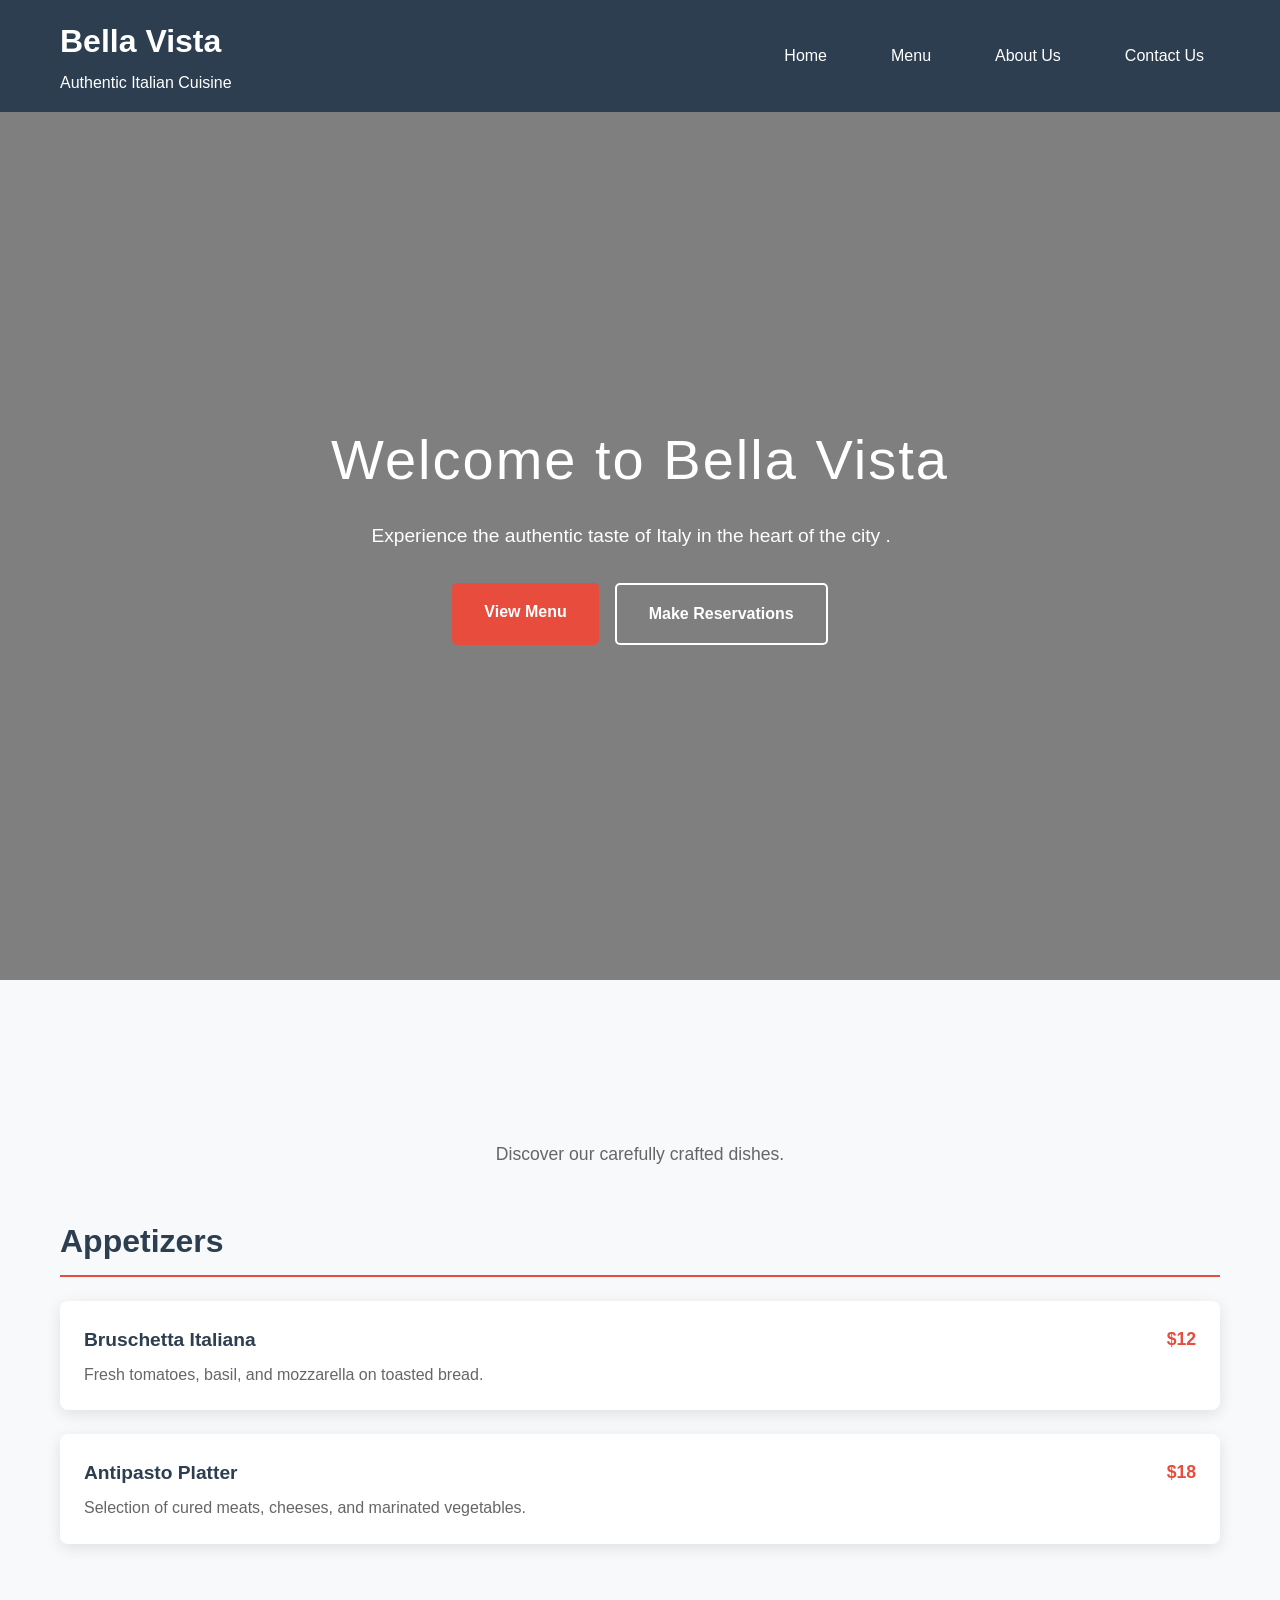
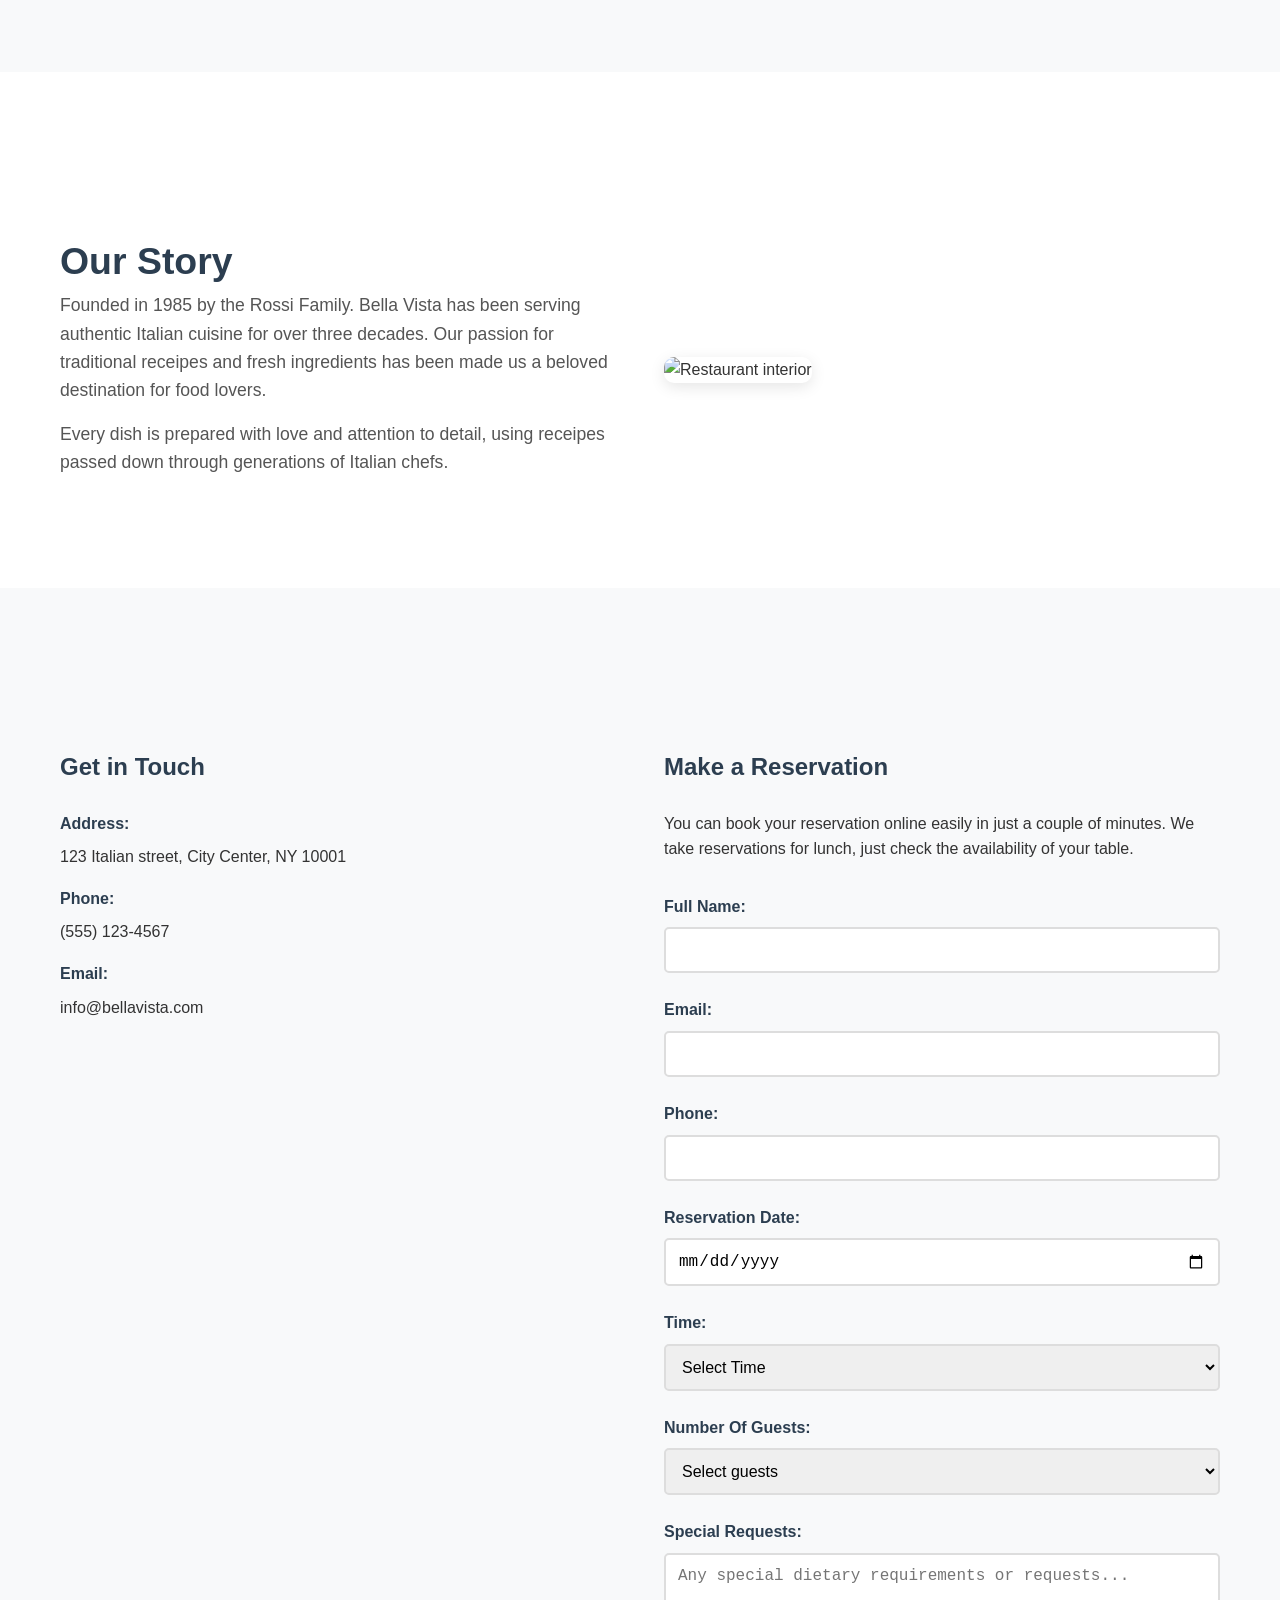
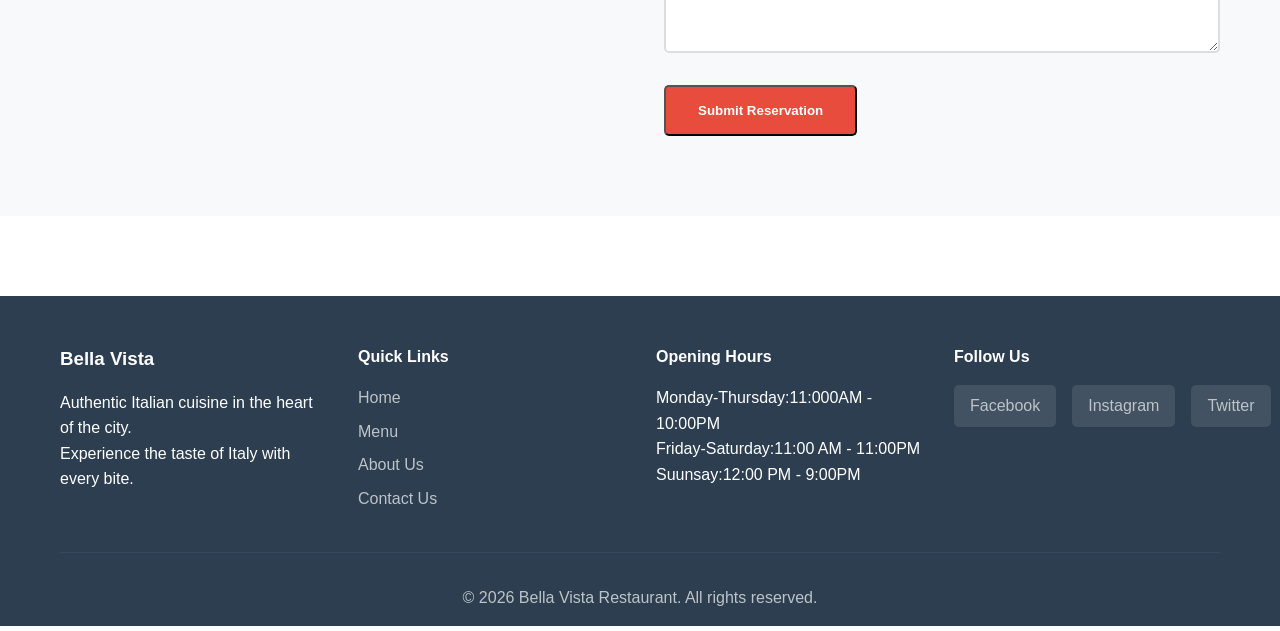
==== index.html @ 7f3f0e14 "files updated" ====
<!DOCTYPE html>
<html lang="en">
    <head>
        <meta charset="UTF-8">
        <meta name="viewport" content="width=device-width, initial-scale=1.0">
        <meta name="description" content="Bella Vista - Authentic Italian Restaurant serving fresh pasta, wood-fired pizzas, and traditional Italian cusine in the heart of the city.">
        <title>Bella Vista Restaurant - Authentic Italian Cuisine</title>
        <link rel="stylesheet" href="styles.css">
    </head>

    <body>
        <header class="header">
            <div class="container">
                <nav class="navbar">
                    <div class="logo">
                        <h1>Bella Vista</h1>
                        <span class="tagline">Authentic Italian Cuisine</span>
                    </div>
                    <ul class="nav-links">
                        <li><a href="#home">Home</a></li>
                        <li><a href="#menu">Menu</a></li>
                        <li><a href="#about">About Us</a></li>
                        <li><a href="#contact">Contact Us</a></li>
                    </ul>
                </nav>
            </div>
        </header>


        <main>
            <section id="home" class="hero">
                <div class="hero-content">
                    <h2>Welcome to Bella Vista</h2>
                    <p>Experience the authentic taste of Italy in the heart of the city .</p>
                    <div class="hero-buttons">
                        <a href="#menu" class="btn btn-primary">View Menu</a>
                        <a href="#contact" class="btn btn-secondary">Make Reservations</a>
                    </div>    
                </div>
            </section>

            <section id="menu" class="menu">
                <div class="container">
                    <h2 class="section-title">Our Menu</h2>
                    <p class="section-subtitle">Discover our carefully crafted dishes.</p>
                    
                    <div class="menu-categories">
                        <div class="menu-category">
                            <h3>Appetizers</h3>
                            <div class="menu-items">

                                <!--first item added-->
                                <div class="menu-item">
                                    <div class="menu-item-info">
                                            <h4>Bruschetta Italiana</h4>
                                            <p>Fresh tomatoes, basil, and mozzarella on toasted bread.</p>
                                    </div>
                                    <span class="price">$12</span>
                                    
                                </div>

                                <!--second item added-->
                                <div class="menu-item">
                                    <div class="menu-item-info">
                                            <h4>Antipasto Platter</h4>
                                            <p>Selection of cured meats, cheeses, and marinated vegetables.</p>
                                        </div>
                                        <span class="price">$18</span>
                                    </div>   
                                </div>
                            </div>
                        </div>
                    </div>
                </div>
            </section>


            <section id="about" class="about">
                <div class="container">
                    <h2 class="section-title">About Bella Vista </h2>
                    <div class="about-content">
                        <div class="about-text">
                            <h3>Our Story</h3>
                            <p>Founded in 1985 by the Rossi Family.
                               Bella Vista has been serving authentic Italian
                               cuisine for over three decades. Our passion for 
                               traditional receipes and fresh ingredients has been
                               made us a beloved destination for food lovers.
                            </p>   
                            <p>
                               Every dish is prepared with love and
                               attention to detail, using receipes passed
                               down through generations of Italian chefs.    
                            </p>
                        </div>

                        <!--ABOUT sectionImage added -->

                        <div class="about-image">
                            <img src="https://plus.unsplash.com/premium_photo-1682800179834-c05e7c7d0a09?q=80&w=1170&auto=format&fit=crop&ixlib=rb-4.1.0&ixid=M3wxMjA3fDB8MHxwaG90by1wYWdlfHx8fGVufDB8fHx8fA%3D%3D" alt="Restaurant interior">
                        </div>
                    </div>
                </div>
            </section>

            <!--Comtact Us section added-->
            <section id="contact" class="contact">
                <div class="container">
                    <h2 class="section-title">Contact Us</h2>
                    <div class="contact-content">
                        <div class="contact-info">
                            <h3>Get in Touch</h3>


                            <div class="contact-item">
                                <strong>Address:</strong>
                                <p>123 Italian street, City Center, NY 10001</p>
                            </div>


                            <div class="contact-item">
                                <strong>Phone:</strong>
                                <p>(555) 123-4567</p>
                            </div>


                            <div class="contact-item">
                                <strong>Email:</strong>
                                <p>info@bellavista.com</p>
                            </div>                           
                        </div>

                        <div class="contact-form">
                            <h3>Make a Reservation</h3>
                            <p class="">You can book your reservation online easily in just a couple of minutes. 
                               We take reservations for lunch, just check the availability of your table.
                            </p>
                            <form>
                                <div class="form-group">
                                    <label for="name">Full Name:</label>
                                    <input type="text" id="name" name="name" required>
                                </div>

                                 <div class="form-group">
                                    <label for="email">Email:</label>
                                    <input type="email" id="email" name="email" required>
                                </div>

                                 <div class="form-group">
                                    <label for="phone">Phone:</label>
                                    <input type="tel" id="phone" name="phone" >
                                </div>

                                <div class="form-group">
                                    <label for="date">Reservation Date:</label>
                                    <input type="date" id="date" name="date" required>
                                </div>

                                 <div class="form-group">
                                    <label for="time">Time:</label>
                                    <select id="time" name="time" required>
                                        <option value="">Select Time</option>
                                        <option value="18:00">6:00 PM</option>
                                        <option value="19:00">7:00 PM</option>
                                        <option value="20:00">8:00 PM</option>
                                        <option value="21:00">9:00 PM</option>
                                    </select>
                                </div>

                                <div class="form-group">
                                    <label for="guests">Number Of Guests:</label>
                                    <select id="guests" name="guests" required>
                                        <option value="">Select guests</option>
                                        <option value="1">1 Guest</option>
                                        <option value="2">2 Guests</option>
                                        <option value="3">3 Guests</option>
                                        <option value="5">5+ Guests</option>
                                    </select>
                                </div>
                                
                                <div class="form-group">
                                    <label for="message">Special Requests:</label>
                                    <textarea id="message" name="message" rows="4" placeholder="Any special dietary requirements or requests..."></textarea>
                                </div>

                                <button type="submit" class="btn btn-primary">Submit Reservation</button>
                            </form>
                        </div>
                    </div>
                </div>
            </section>
        </main>

        <footer class="footer">
            <div class="container">
                
                <div class="footer-content">
                    
                    <div class="footer-section">
                        <h3>Bella Vista</h3>
                        <p>Authentic Italian cuisine in the heart of the city.</p>
                        <p>Experience the taste of Italy with every bite. 
                        </p>
                    </div>

                    <div class="footer-section">
                        <h4>Quick Links</h4>
                        <ul>
                            <li><a href="#home">Home</li>
                            <li><a href="#menu">Menu</a></li>
                            <li><a href="#about">About Us</a></li>
                            <li><a href="#contact">Contact Us</a></li>
                        </ul>
                    </div>

                    <div class="footer-section">
                        <h4>Opening Hours</h4>
                        <p>Monday-Thursday:11:000AM - 10:00PM</p>
                        <p>Friday-Saturday:11:00 AM - 11:00PM</p>
                        <p>Suunsay:12:00 PM - 9:00PM</p>                       
                    </div>

                    <div class="footer-section">
                        <h4>Follow Us</h4>
                        <div class="social-links">
                            <a href="#" class="social-link">Facebook</a>
                            <a href="#" class="social-link">Instagram</a>
                            <a href="#" class="social-link">Twitter</a>
                        </div>
                    </div>
                </div> 
                <div class="footer-bottom">
                    <p>&copy; 2026 Bella Vista Restaurant. All rights reserved.</p>
                </div>               
            </div>

        </footer>
    </body>
</html>
---- styles.css ----
*{
    margin: 0;
    padding: 0;
    box-sizing: border-box;
}

body{
    font-family:Arial, Helvetica, sans-serif;
    line-height: 1.6;    
    color: #333;
}

.container{
    max-width: 1200px;
    margin: 0 auto;
    padding: 0 20px;
}

.header{
    background-color: #2c3e50;
    color:white;
    padding: 1rem 0;
    position: fixed;
    top: 0;
    left: 0;
    width: 100%;
    z-index: 1000;
}

.navbar{
    display: flex;
    justify-content: space-between;
    align-items: center;
}

.logo h1{
    font-size: 2rem;
    font-weight: bold;
    margin-bottom: 0.2rem;
}

.logo tagline{
    font-size: 0.9 rem;
    opacity: 0.8;
}

.nav-links{
    display: flex;
    list-style: none;
    gap: 2rem;

}

.nav-links li a{
    color: white;
    text-decoration: none;
    padding: 0.5rem 1rem;
    border-radius: 4px;
    transition: background-color 0.3s ease;
}

.nav-links li a:hover{
    background-color: rgba(255, 255, 255, 0.1);
}


.hero{
    height: 100vh;
    background: linear-gradient(rgba(0, 0, 0, 0.5), rgba(0, 0, 0, 0.5)), url('https://images.unsplash.com/photo-1517248135467-4c7edcad34c4?q=80&w=1170&auto=format&fit=crop&ixlib=rb-4.1.0&ixid=M3wxMjA3fDB8MHxwaG90by1wYWdlfHx8fGVufDB8fHx8fA%3D%3D') center/cover;
    margin-top: 80px;
    display: flex;
    align-items: center;
    justify-content: center;
    text-align: center;
    color: white;
}

.hero-content h2{
    font-size: 3.5rem;
    margin-bottom: 1rem;
    font-weight: 300;
    letter-spacing: 2px;
}

.hero-content p{
    font-size: 1.2rem;
    margin-bottom: 2rem;
    max-width: 600px;
}

.hero-buttons {
    display: flex;
    gap: 1rem;
    justify-content: center;
}

.btn {
    padding: 1rem 2rem;
    text-decoration: none;
    border-radius: 5px;
    font-weight: bold;
    transition: all 0.3s ease;
    display: inline-block;
}

.btn-primary {
    background-color: #e74c3c;
    color: white;
}

.btn-primary:hover {
    background-color: #c0392b;
    transform: translateY(-2px);
}

.btn-secondary {
    background-color: transparent;
    color: white;
    border: 2px solid white;
}

.btn-secondary:hover {
    background-color: white;
    color: #2c3e50;
    transform: translateY(-2px);
}

.menu {
    padding: 5rem 0;
    background-color: #f8f9fa;
}

.section-title {
    text-align: center;
    font-size: 2.5rem;
    margin-bottom: 1rem;
    color: #2c3e50;
}

.section-subtitle {
    text-align: center;
    font-size: 1.1rem;
    color: #666;
    margin-bottom: 3rem;
}

.menu-category{
    margin-bottom: 3rem;
}

.menu-category h3{
    font-size: 2rem;
    margin-bottom: 1.5rem;
    color: #2c3e50;
    border-bottom: 2px solid #e74c3c;
    padding-bottom: 0.5rem;
}

.menu-items{
    display: grid;
    gap: 1.5rem;
}

.menu-item{
    display: flex;
    justify-content: space-between;
    align-items: flex-start;
    padding: 1.5rem;
    background-color: white;
    border-radius: 8px;
    box-shadow: 0 2px 10px rgba(0, 0, 0, 0.1);
    transition: transform 0.3s ease;
}

.menu-item:hover{
    transform: translateY(-3px);
}

.menu-item-info h4{
    font-size: 1.2rem;
    margin-bottom: 0.5rem;
    color: #2c3e50;
}

.menu-item-info p{
    color: #666;
    line-height: 1.4;
}

.price{
    font-size: 1.1rem;
    font-weight: bold;
    color: #e74c3c;
    margin-left: 1rem;   
}

.about{
    padding: 5rem 0;
    background-color: white;
}

.about-content{
    display: grid;
    grid-template-columns: 1fr 1fr;
    gap: 3rem;
    align-items: center;
}

.about-text{
    font-size: 2rem;
    margin-bottom: 1rem;
    color: #2c3e50;
}

.about-text p{
    margin-bottom: 1rem;
    font-size: 1.1rem;
    line-height: 1.6;
    color: #555;
}

.about-image img{
    width: 100%;
    height: 600px;
    object-fit: cover;
    border-radius: 10px;
    box-shadow: 0 4px 15px rgba(0,0,0,0.1);
}

.contact{
    padding: 5rem 0;
    background-color: #f8f9fa;
}

.contact-content{
    display: grid;
    grid-template-columns: 1fr 1fr;
    gap: 3rem;
}

.contact-form p{
    text-align: left;
    margin-bottom: 2rem;
}

.contact-info h3, .contact-form h3{
    font-size: 1.5rem;
    margin-bottom: 1.5rem;
    color: #2c3e50;
}

.contact-item{
    margin-bottom: 1rem;
}

.contact-item strong{
    display: block;
    margin-bottom: 0.5rem;
    color:#2c3e50;
}

.form-group{
    margin-bottom: 1.5rem;
}

.form-group label{
    display: block;
    margin-bottom: 0.5rem;
    font-weight: bold;
    color: #2c3e50;
}

.form-group input,
.form-group select,
.form-group textarea{
    width: 100%;
    padding: 0.75rem;
    border: 2px solid #ddd;
    border-radius: 5px;
    font-size: 1rem;
    transition: border-color 0.3s ease;
}

.form-group input:focus,
.form-group select:focus,
.form-group textarea:focus{
    outline: none;
    border-color: #e74c3c;
}

:root{
    --primary-color:#e74c3c;
    --secondary-color:#2c3e50;
    --accent-color:#3498db;
    --light-bg:#f8f9fa;
    --dark-text:#333;
    --light-text:#666;
    --border-radius:8px;
    --shadow: 0 4px 15px rgba(0,0,0,0.1);
    --transition:all 0.3s ease;
}


.btn-primary{
    background-color: var(--primary-color, #ff0000);
    color: white;
    transition: var(--transition);
}


.section-title{
    color: var(--secondary-color);
}


.menu-item{
    border-radius: var(--border-radius);
    box-shadow: var(--shadow);
}

/*tablet screen */
@media(max-width:768px) {
    .hero-content h2{
        font-size: 2.5rem;
    }

    .hero-buttons{
        flex-direction: column;
        align-items: center;
    }

    .btn{
        width: 80%;
        text-align: center;
    }


    .about-content, .contact-content {
        grid-template-columns: 1fr;
        gap: 2rem;
    }

    .navbar {
        flex-direction: column;
        gap: 1rem;
    }

    .nav-links{
        gap: 1rem;
    }
}

/*mobile screen*/

@media (max-width: 480px){
    .hero-content h2{
        font-size: 2rem;
    }

    .container{
        padding: 0 15px;
    }

    .nav-links{
        flex-direction: column;
        gap: 0.5rem;
    }
}

@keyframes fadeInUp{
    from{
        opacity: 0;
        transform: translateY(30px);
    }

    to{
        opacity: 1;
        transform: translateY(0);
    }
}

@keyframes slideInLeft{
    from{
        opacity: 0;
        transform: translateX(-50px);
    }

    to{
        opacity: 1;
        transform: translateX(0) ;
    }
}

.hero-content{
    animation: fadeInUp 1s ease-out;
}

.menu-item{
    animation: fadeInUp 0.6s ease-out;
    animation-fill-mode: both;
}

.menu-item:nth-child(1) {animation-delay: 0.1s;}
.menu-item:nth-child(2) {animation-delay: 0.2s;}
.menu-item:nth-child(3) {animation-delay: 0.3s;}

.about-image{
    animation: fadeInUp 0.8s ease-out 0.3s both;
}

.section-title{
    opacity: 0;
    transform: translateY(20px);
    transition: all 0.6s ease;
}

.section-title.animate{
    opacity: 1;
    transform: translateY(0);
}

.footer{
    background-color: var(--secondary-color);
    color: white;
    padding: 3rem 0 1rem;
    margin-top: 5rem;
}

.footer-content{
    display: grid;
    grid-template-columns: repeat(auto-fit, minmax(250px,1fr));
    gap: 2rem;
    margin-bottom: 2rem;
}

.footer-section h3, .footer-section h3, .footer-section h4{
    margin-bottom: 1rem;
    color: white;
}

.footer-section ul {
    list-style: none;
}

.footer-section ul li{
    margin-bottom: 0.5rem;
}

.footer-section a{
    color: #bdc3c7;
    text-decoration: none;
    transition: var(--transition);
}

.footer-section a:hover {
    color: var(--primary-color);
}

.social-links{
    display: flex;
    gap: 1rem;
}

.social-link{
    padding: 0.5rem 1rem;
    background-color: rgba(255, 255, 255, 0.1);
    border-radius: 5px;
    transition: var(--transition);
}

.social-link:hover{
    background-color: rgb(218, 135, 105);
    color: white;
}

.footer-bottom{
    text-align: center;
    padding-top: 2rem;
    border-top: 1px solid #34495e;
    color: #bdc3c7;
}
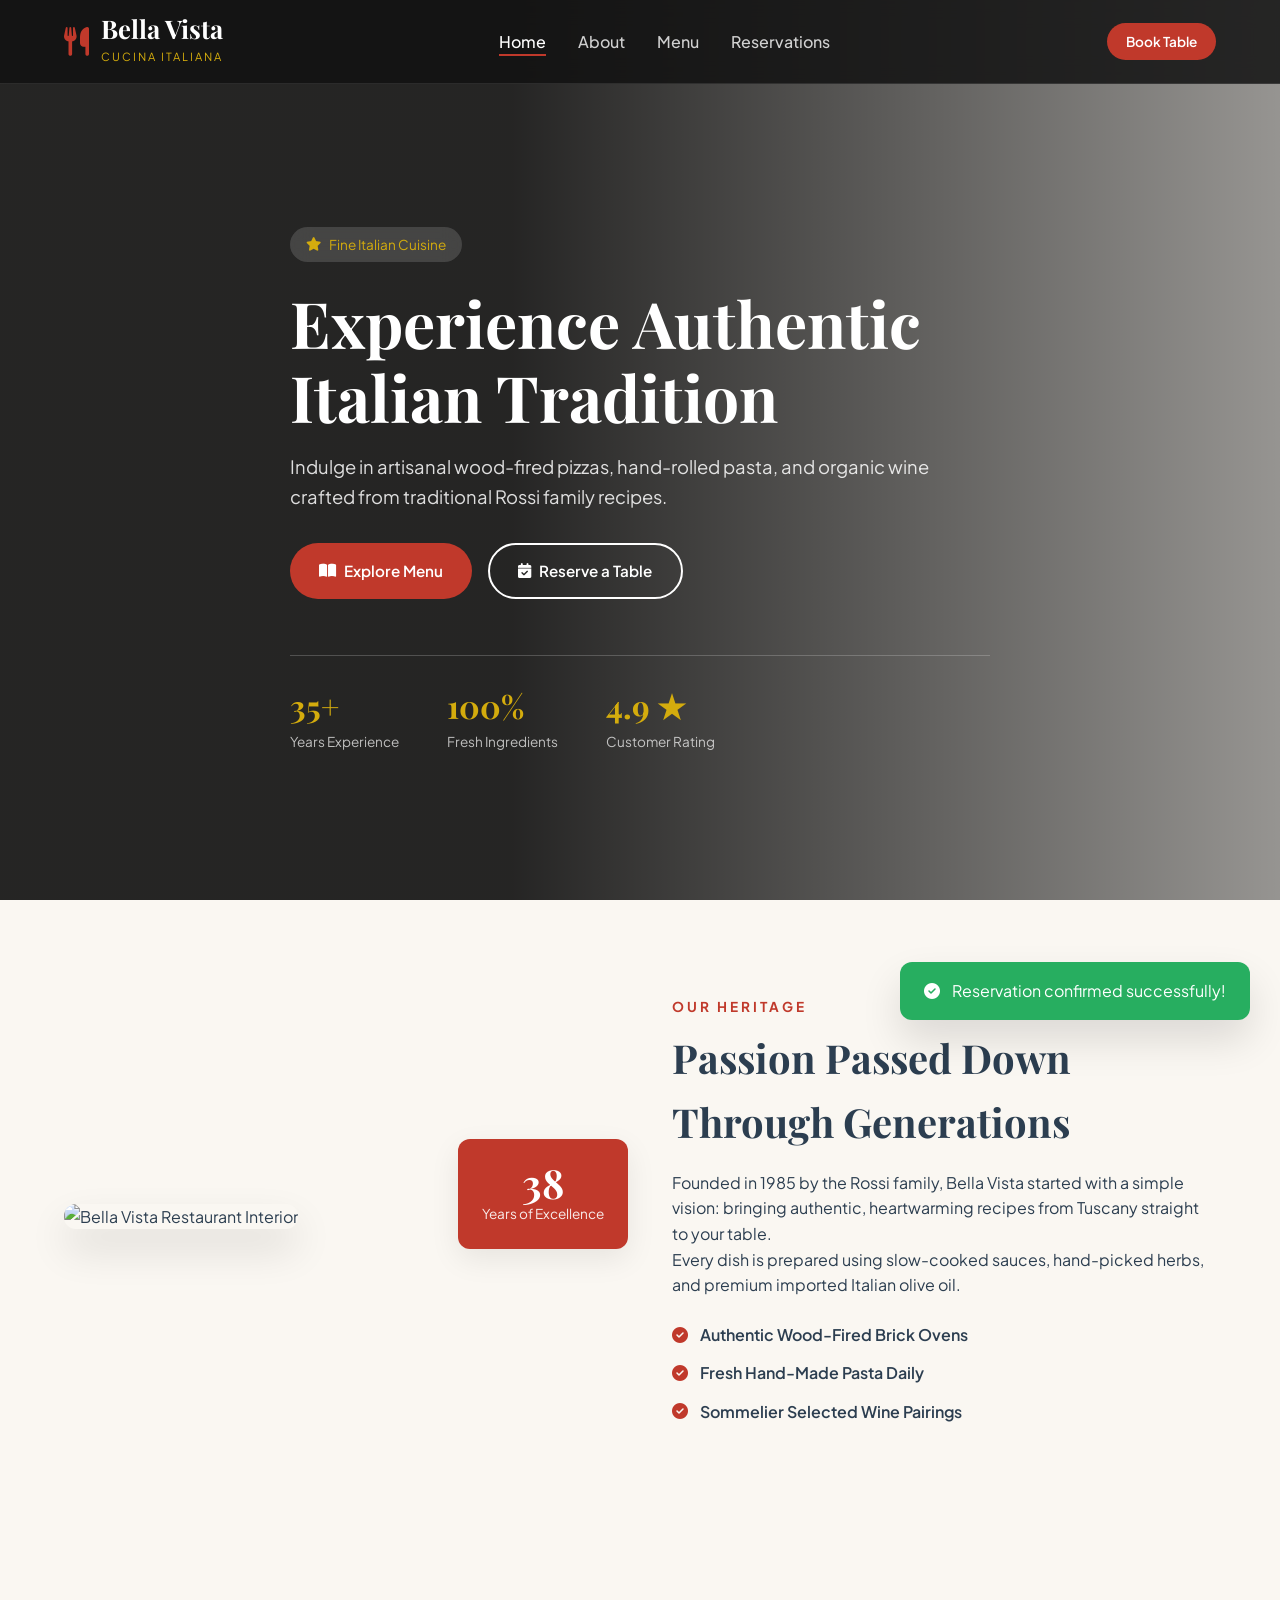
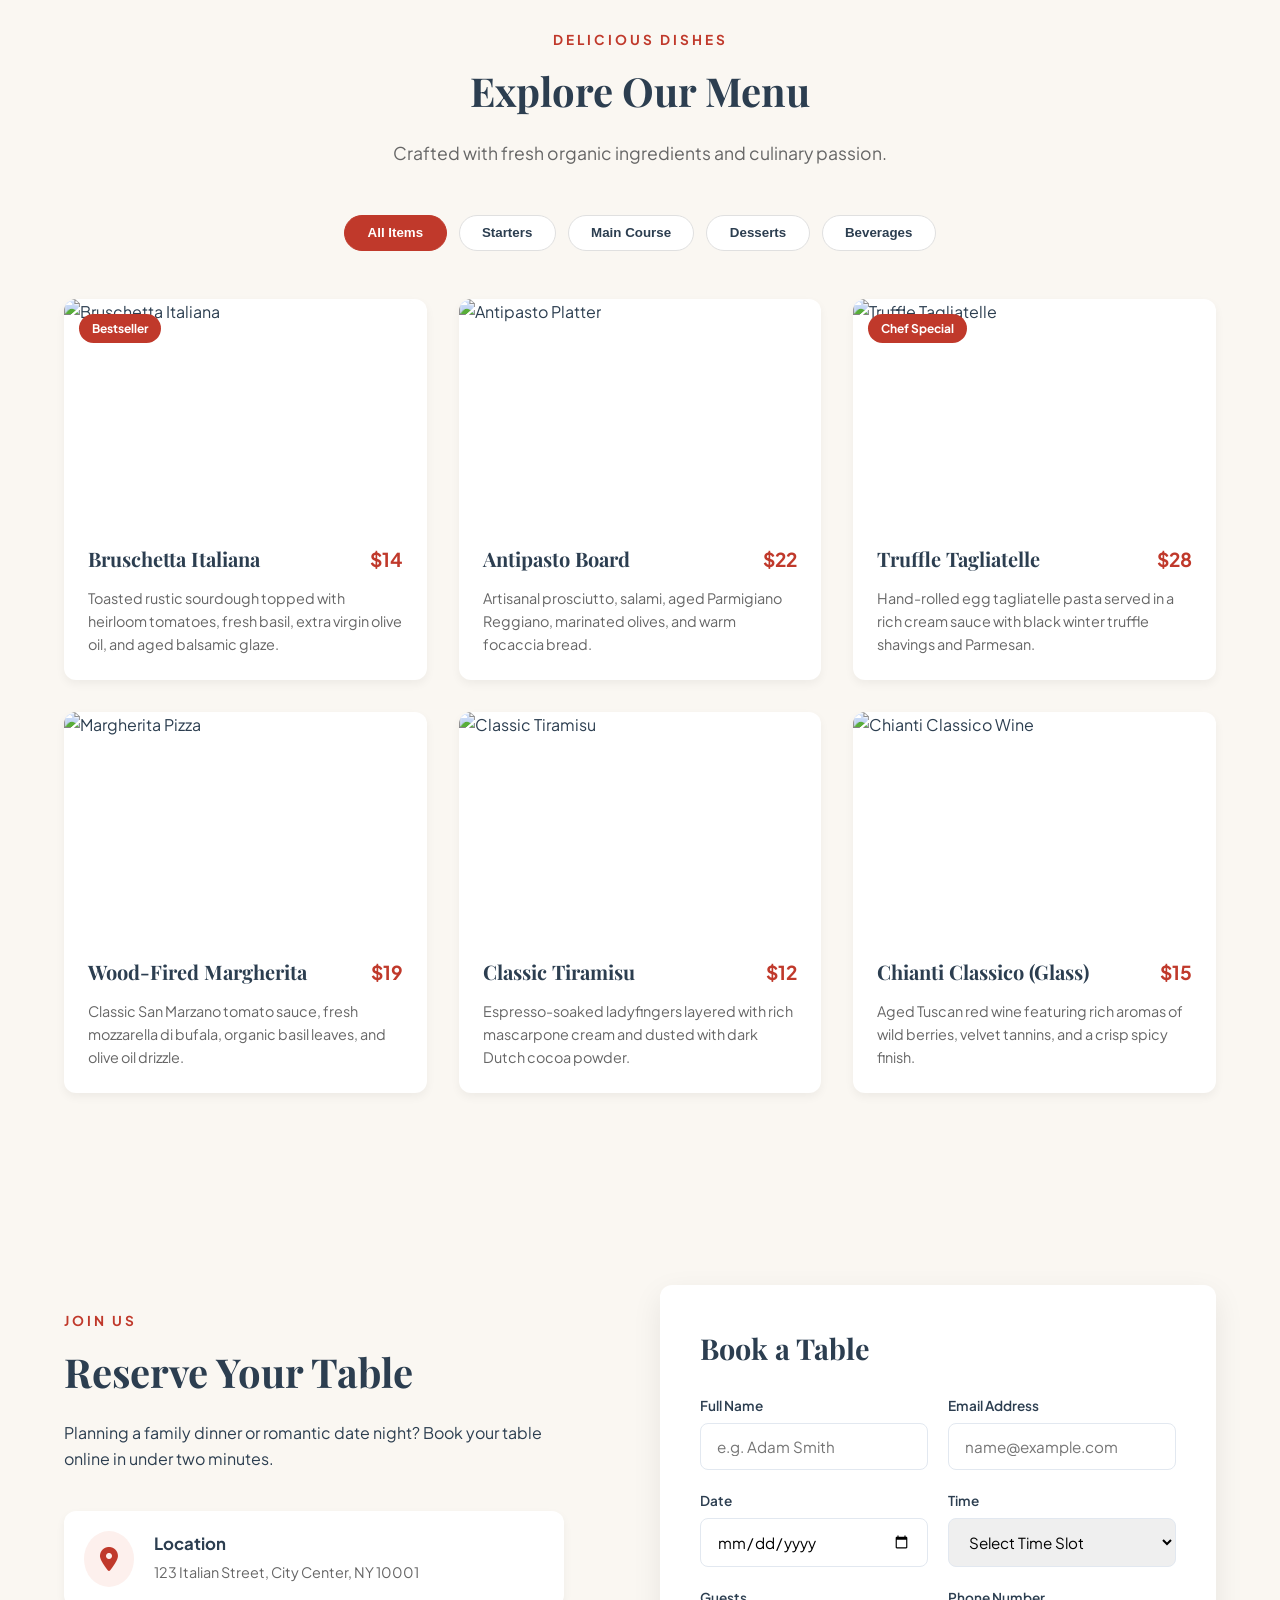
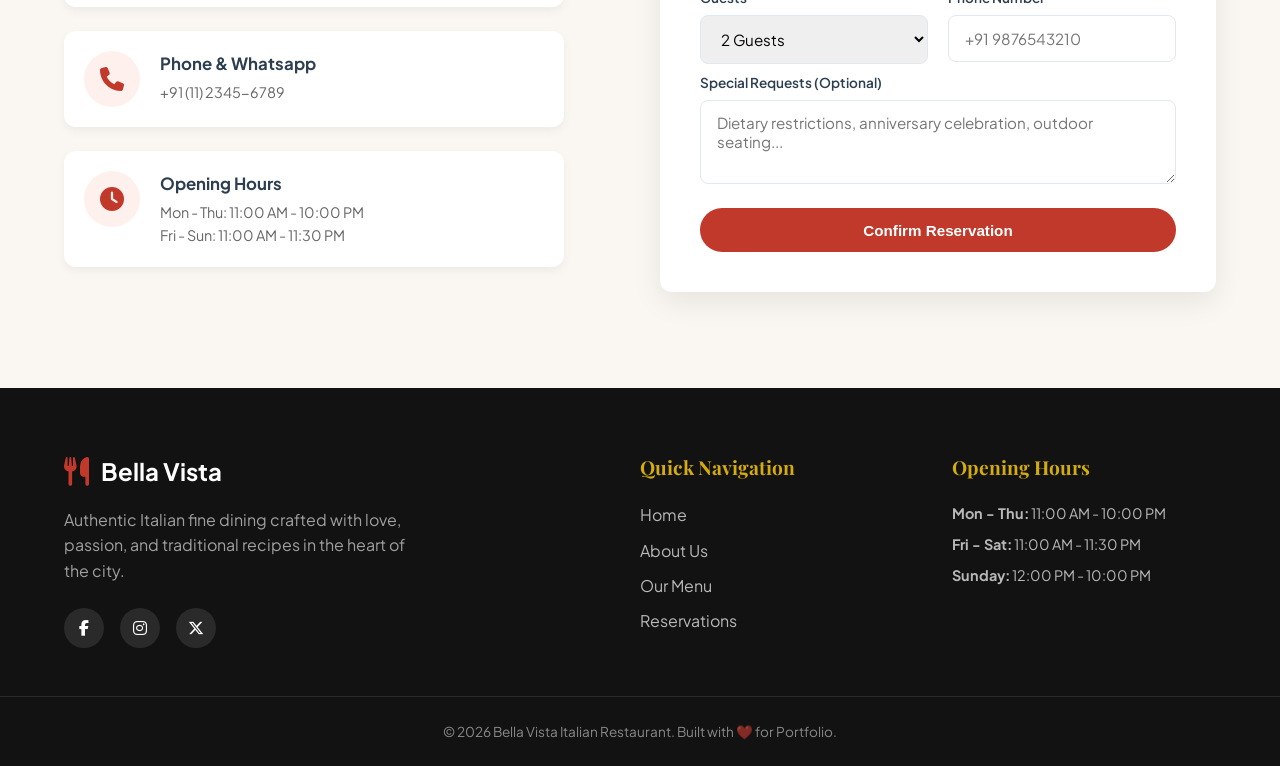
==== commit d7860c11: "changes in files to get updated" ====
--- a/index.html
+++ b/index.html
@@ -1,239 +1,358 @@
 <!DOCTYPE html>
 <html lang="en">
-    <head>
-        <meta charset="UTF-8">
-        <meta name="viewport" content="width=device-width, initial-scale=1.0">
-        <meta name="description" content="Bella Vista - Authentic Italian Restaurant serving fresh pasta, wood-fired pizzas, and traditional Italian cusine in the heart of the city.">
-        <title>Bella Vista Restaurant - Authentic Italian Cuisine</title>
-        <link rel="stylesheet" href="styles.css">
-    </head>
-
-    <body>
-        <header class="header">
+<head>
+    <meta charset="UTF-8">
+    <meta name="viewport" content="width=device-width, initial-scale=1.0">
+    <meta name="description" content="Bella Vista - Authentic Italian Fine Dining in New Delhi. Fresh hand-crafted pasta, wood-fired pizzas, and classic wines.">
+    <title>Bella Vista | Authentic Italian Dining</title>
+    
+    <!-- Google Fonts for Modern Typography -->
+    <link rel="preconnect" href="https://fonts.googleapis.com">
+    <link rel="preconnect" href="https://fonts.gstatic.com" crossorigin>
+    <link href="https://fonts.googleapis.com/css2?family=Playfair+Display:ital,wght@0,500..800;1,500..800&family=Plus+Jakarta+Sans:wght@300;400;500;600;700&display=swap" rel="stylesheet">
+    
+    <!-- FontAwesome for Icons -->
+    <link rel="stylesheet" href="https://cdnjs.cloudflare.com/ajax/libs/font-awesome/6.5.1/css/all.min.css">
+    
+    <link rel="stylesheet" href="styles.css">
+</head>
+<body>
+
+    <!-- Header / Glassmorphism Navigation -->
+    <header class="header">
+        <div class="container navbar">
+            <a href="#home" class="logo">
+                <i class="fa-solid fa-utensils logo-icon"></i>
+                <div class="logo-text">
+                    <h1>Bella Vista</h1>
+                    <span class="tagline">Cucina Italiana</span>
+                </div>
+            </a>
+
+            <nav>
+                <ul class="nav-links" id="navLinks">
+                    <li><a href="#home" class="nav-item active">Home</a></li>
+                    <li><a href="#about" class="nav-item">About</a></li>
+                    <li><a href="#menu" class="nav-item">Menu</a></li>
+                    <li><a href="#contact" class="nav-item">Reservations</a></li>
+                </ul>
+            </nav>
+
+            <div class="header-actions">
+                <a href="#contact" class="btn btn-sm btn-primary">Book Table</a>
+                <button class="mobile-toggle" id="mobileToggle" aria-label="Toggle Navigation Menu">
+                    <i class="fa-solid fa-bars"></i>
+                </button>
+            </div>
+        </div>
+    </header>
+
+    <main>
+        <!-- Hero Section -->
+        <section id="home" class="hero">
+            <div class="hero-overlay"></div>
+            <div class="container hero-content">
+                <span class="hero-badge"><i class="fa-solid fa-star"></i> Fine Italian Cuisine</span>
+                <h1 class="hero-title">Experience Authentic Italian Tradition</h1>
+                <p class="hero-desc">Indulge in artisanal wood-fired pizzas, hand-rolled pasta, and organic wine crafted from traditional Rossi family recipes.</p>
+                <div class="hero-buttons">
+                    <a href="#menu" class="btn btn-primary"><i class="fa-solid fa-book-open"></i> Explore Menu</a>
+                    <a href="#contact" class="btn btn-outline"><i class="fa-solid fa-calendar-check"></i> Reserve a Table</a>
+                </div>
+                
+                <div class="hero-stats">
+                    <div class="stat-item">
+                        <h3>35+</h3>
+                        <p>Years Experience</p>
+                    </div>
+                    <div class="stat-item">
+                        <h3>100%</h3>
+                        <p>Fresh Ingredients</p>
+                    </div>
+                    <div class="stat-item">
+                        <h3>4.9 ★</h3>
+                        <p>Customer Rating</p>
+                    </div>
+                </div>
+            </div>
+        </section>
+
+        <!-- About Section -->
+        <section id="about" class="about section-padding">
+            <div class="container grid-2">
+                <div class="about-image-wrapper">
+                    <img src="https://images.unsplash.com/photo-1555396273-367ea4eb4db5?q=80&w=1000&auto=format&fit=crop" alt="Bella Vista Restaurant Interior" class="about-img primary-img">
+                    <div class="experience-card">
+                        <span class="exp-number">38</span>
+                        <span class="exp-text">Years of Excellence</span>
+                    </div>
+                </div>
+                <div class="about-text">
+                    <span class="section-tagline">OUR HERITAGE</span>
+                    <h2 class="section-title">Passion Passed Down Through Generations</h2>
+                    <p class="section-desc">Founded in 1985 by the Rossi family, Bella Vista started with a simple vision: bringing authentic, heartwarming recipes from Tuscany straight to your table.</p>
+                    <p class="section-desc">Every dish is prepared using slow-cooked sauces, hand-picked herbs, and premium imported Italian olive oil.</p>
+                    <ul class="feature-list">
+                        <li><i class="fa-solid fa-circle-check"></i> Authentic Wood-Fired Brick Ovens</li>
+                        <li><i class="fa-solid fa-circle-check"></i> Fresh Hand-Made Pasta Daily</li>
+                        <li><i class="fa-solid fa-circle-check"></i> Sommelier Selected Wine Pairings</li>
+                    </ul>
+                </div>
+            </div>
+        </section>
+
+        <!-- Menu Section with Dynamic Filter Tabs -->
+        <section id="menu" class="menu section-padding">
             <div class="container">
-                <nav class="navbar">
-                    <div class="logo">
-                        <h1>Bella Vista</h1>
-                        <span class="tagline">Authentic Italian Cuisine</span>
-                    </div>
-                    <ul class="nav-links">
-                        <li><a href="#home">Home</a></li>
-                        <li><a href="#menu">Menu</a></li>
-                        <li><a href="#about">About Us</a></li>
-                        <li><a href="#contact">Contact Us</a></li>
-                    </ul>
-                </nav>
-            </div>
-        </header>
-
-
-        <main>
-            <section id="home" class="hero">
-                <div class="hero-content">
-                    <h2>Welcome to Bella Vista</h2>
-                    <p>Experience the authentic taste of Italy in the heart of the city .</p>
-                    <div class="hero-buttons">
-                        <a href="#menu" class="btn btn-primary">View Menu</a>
-                        <a href="#contact" class="btn btn-secondary">Make Reservations</a>
-                    </div>    
-                </div>
-            </section>
-
-            <section id="menu" class="menu">
-                <div class="container">
-                    <h2 class="section-title">Our Menu</h2>
-                    <p class="section-subtitle">Discover our carefully crafted dishes.</p>
-                    
-                    <div class="menu-categories">
-                        <div class="menu-category">
-                            <h3>Appetizers</h3>
-                            <div class="menu-items">
-
-                                <!--first item added-->
-                                <div class="menu-item">
-                                    <div class="menu-item-info">
-                                            <h4>Bruschetta Italiana</h4>
-                                            <p>Fresh tomatoes, basil, and mozzarella on toasted bread.</p>
-                                    </div>
-                                    <span class="price">$12</span>
-                                    
-                                </div>
-
-                                <!--second item added-->
-                                <div class="menu-item">
-                                    <div class="menu-item-info">
-                                            <h4>Antipasto Platter</h4>
-                                            <p>Selection of cured meats, cheeses, and marinated vegetables.</p>
-                                        </div>
-                                        <span class="price">$18</span>
-                                    </div>   
-                                </div>
-                            </div>
-                        </div>
-                    </div>
-                </div>
-            </section>
-
-
-            <section id="about" class="about">
-                <div class="container">
-                    <h2 class="section-title">About Bella Vista </h2>
-                    <div class="about-content">
-                        <div class="about-text">
-                            <h3>Our Story</h3>
-                            <p>Founded in 1985 by the Rossi Family.
-                               Bella Vista has been serving authentic Italian
-                               cuisine for over three decades. Our passion for 
-                               traditional receipes and fresh ingredients has been
-                               made us a beloved destination for food lovers.
-                            </p>   
-                            <p>
-                               Every dish is prepared with love and
-                               attention to detail, using receipes passed
-                               down through generations of Italian chefs.    
-                            </p>
-                        </div>
-
-                        <!--ABOUT sectionImage added -->
-
-                        <div class="about-image">
-                            <img src="https://plus.unsplash.com/premium_photo-1682800179834-c05e7c7d0a09?q=80&w=1170&auto=format&fit=crop&ixlib=rb-4.1.0&ixid=M3wxMjA3fDB8MHxwaG90by1wYWdlfHx8fGVufDB8fHx8fA%3D%3D" alt="Restaurant interior">
-                        </div>
-                    </div>
-                </div>
-            </section>
-
-            <!--Comtact Us section added-->
-            <section id="contact" class="contact">
-                <div class="container">
-                    <h2 class="section-title">Contact Us</h2>
-                    <div class="contact-content">
-                        <div class="contact-info">
-                            <h3>Get in Touch</h3>
-
-
-                            <div class="contact-item">
-                                <strong>Address:</strong>
-                                <p>123 Italian street, City Center, NY 10001</p>
-                            </div>
-
-
-                            <div class="contact-item">
-                                <strong>Phone:</strong>
-                                <p>(555) 123-4567</p>
-                            </div>
-
-
-                            <div class="contact-item">
-                                <strong>Email:</strong>
-                                <p>info@bellavista.com</p>
-                            </div>                           
-                        </div>
-
-                        <div class="contact-form">
-                            <h3>Make a Reservation</h3>
-                            <p class="">You can book your reservation online easily in just a couple of minutes. 
-                               We take reservations for lunch, just check the availability of your table.
-                            </p>
-                            <form>
-                                <div class="form-group">
-                                    <label for="name">Full Name:</label>
-                                    <input type="text" id="name" name="name" required>
-                                </div>
-
-                                 <div class="form-group">
-                                    <label for="email">Email:</label>
-                                    <input type="email" id="email" name="email" required>
-                                </div>
-
-                                 <div class="form-group">
-                                    <label for="phone">Phone:</label>
-                                    <input type="tel" id="phone" name="phone" >
-                                </div>
-
-                                <div class="form-group">
-                                    <label for="date">Reservation Date:</label>
-                                    <input type="date" id="date" name="date" required>
-                                </div>
-
-                                 <div class="form-group">
-                                    <label for="time">Time:</label>
-                                    <select id="time" name="time" required>
-                                        <option value="">Select Time</option>
-                                        <option value="18:00">6:00 PM</option>
-                                        <option value="19:00">7:00 PM</option>
-                                        <option value="20:00">8:00 PM</option>
-                                        <option value="21:00">9:00 PM</option>
+                <div class="text-center">
+                    <span class="section-tagline">DELICIOUS DISHES</span>
+                    <h2 class="section-title">Explore Our Menu</h2>
+                    <p class="section-subtitle">Crafted with fresh organic ingredients and culinary passion.</p>
+                </div>
+
+                <!-- Category Tabs -->
+                <div class="menu-tabs">
+                    <button class="tab-btn active" data-category="all">All Items</button>
+                    <button class="tab-btn" data-category="starters">Starters</button>
+                    <button class="tab-btn" data-category="mains">Main Course</button>
+                    <button class="tab-btn" data-category="desserts">Desserts</button>
+                    <button class="tab-btn" data-category="drinks">Beverages</button>
+                </div>
+
+                <!-- Menu Grid -->
+                <div class="menu-grid" id="menuGrid">
+                    <!-- Starter 1 -->
+                    <div class="menu-card" data-category="starters">
+                        <div class="card-img-holder">
+                            <img src="https://images.unsplash.com/photo-1572695157366-5e585ab2b69f?q=80&w=600&auto=format&fit=crop" alt="Bruschetta Italiana">
+                            <span class="badge">Bestseller</span>
+                        </div>
+                        <div class="card-details">
+                            <div class="card-header">
+                                <h4>Bruschetta Italiana</h4>
+                                <span class="price">$14</span>
+                            </div>
+                            <p>Toasted rustic sourdough topped with heirloom tomatoes, fresh basil, extra virgin olive oil, and aged balsamic glaze.</p>
+                        </div>
+                    </div>
+
+                    <!-- Starter 2 -->
+                    <div class="menu-card" data-category="starters">
+                        <div class="card-img-holder">
+                            <img src="https://images.unsplash.com/photo-1541529086526-db283c563270?q=80&w=600&auto=format&fit=crop" alt="Antipasto Platter">
+                        </div>
+                        <div class="card-details">
+                            <div class="card-header">
+                                <h4>Antipasto Board</h4>
+                                <span class="price">$22</span>
+                            </div>
+                            <p>Artisanal prosciutto, salami, aged Parmigiano Reggiano, marinated olives, and warm focaccia bread.</p>
+                        </div>
+                    </div>
+
+                    <!-- Main 1 -->
+                    <div class="menu-card" data-category="mains">
+                        <div class="card-img-holder">
+                            <img src="https://images.unsplash.com/photo-1551183053-bf91a1d81141?q=80&w=600&auto=format&fit=crop" alt="Truffle Tagliatelle">
+                            <span class="badge">Chef Special</span>
+                        </div>
+                        <div class="card-details">
+                            <div class="card-header">
+                                <h4>Truffle Tagliatelle</h4>
+                                <span class="price">$28</span>
+                            </div>
+                            <p>Hand-rolled egg tagliatelle pasta served in a rich cream sauce with black winter truffle shavings and Parmesan.</p>
+                        </div>
+                    </div>
+
+                    <!-- Main 2 -->
+                    <div class="menu-card" data-category="mains">
+                        <div class="card-img-holder">
+                            <img src="https://images.unsplash.com/photo-1513104890138-7c749659a591?q=80&w=600&auto=format&fit=crop" alt="Margherita Pizza">
+                        </div>
+                        <div class="card-details">
+                            <div class="card-header">
+                                <h4>Wood-Fired Margherita</h4>
+                                <span class="price">$19</span>
+                            </div>
+                            <p>Classic San Marzano tomato sauce, fresh mozzarella di bufala, organic basil leaves, and olive oil drizzle.</p>
+                        </div>
+                    </div>
+
+                    <!-- Dessert 1 -->
+                    <div class="menu-card" data-category="desserts">
+                        <div class="card-img-holder">
+                            <img src="https://images.unsplash.com/photo-1571877227200-a0d98ea607e9?q=80&w=600&auto=format&fit=crop" alt="Classic Tiramisu">
+                        </div>
+                        <div class="card-details">
+                            <div class="card-header">
+                                <h4>Classic Tiramisu</h4>
+                                <span class="price">$12</span>
+                            </div>
+                            <p>Espresso-soaked ladyfingers layered with rich mascarpone cream and dusted with dark Dutch cocoa powder.</p>
+                        </div>
+                    </div>
+
+                    <!-- Drink 1 -->
+                    <div class="menu-card" data-category="drinks">
+                        <div class="card-img-holder">
+                            <img src="https://images.unsplash.com/photo-1510812431401-41d2bd2722f3?q=80&w=600&auto=format&fit=crop" alt="Chianti Classico Wine">
+                        </div>
+                        <div class="card-details">
+                            <div class="card-header">
+                                <h4>Chianti Classico (Glass)</h4>
+                                <span class="price">$15</span>
+                            </div>
+                            <p>Aged Tuscan red wine featuring rich aromas of wild berries, velvet tannins, and a crisp spicy finish.</p>
+                        </div>
+                    </div>
+                </div>
+            </div>
+        </section>
+
+        <!-- Reservations & Contact Section -->
+        <section id="contact" class="contact section-padding">
+            <div class="container">
+                <div class="grid-2 gap-4">
+                    <div class="contact-info-side">
+                        <span class="section-tagline">JOIN US</span>
+                        <h2 class="section-title">Reserve Your Table</h2>
+                        <p class="section-desc">Planning a family dinner or romantic date night? Book your table online in under two minutes.</p>
+
+                        <div class="info-boxes">
+                            <div class="info-card">
+                                <i class="fa-solid fa-location-dot"></i>
+                                <div>
+                                    <h5>Location</h5>
+                                    <p>123 Italian Street, City Center,  NY 10001</p>
+                                </div>
+                            </div>
+
+                            <div class="info-card">
+                                <i class="fa-solid fa-phone"></i>
+                                <div>
+                                    <h5>Phone & Whatsapp</h5>
+                                    <p>+91 (11) 2345-6789</p>
+                                </div>
+                            </div>
+
+                            <div class="info-card">
+                                <i class="fa-solid fa-clock"></i>
+                                <div>
+                                    <h5>Opening Hours</h5>
+                                    <p>Mon - Thu: 11:00 AM - 10:00 PM<br>Fri - Sun: 11:00 AM - 11:30 PM</p>
+                                </div>
+                            </div>
+                        </div>
+                    </div>
+
+                    <div class="reservation-form-wrapper">
+                        <h3>Book a Table</h3>
+                        <form id="reservationForm">
+                            <div class="form-grid">
+                                <div class="form-group">
+                                    <label for="fullName">Full Name</label>
+                                    <input type="text" id="fullName" placeholder="e.g. Adam Smith" required>
+                                </div>
+
+                                <div class="form-group">
+                                    <label for="emailAddr">Email Address</label>
+                                    <input type="email" id="emailAddr" placeholder="name@example.com" required>
+                                </div>
+
+                                <div class="form-group">
+                                    <label for="resDate">Date</label>
+                                    <input type="date" id="resDate" required>
+                                </div>
+
+                                <div class="form-group">
+                                    <label for="resTime">Time</label>
+                                    <select id="resTime" required>
+                                        <option value="">Select Time Slot</option>
+                                        <option value="12:30">12:30 PM (Lunch)</option>
+                                        <option value="14:00">02:00 PM (Lunch)</option>
+                                        <option value="19:00">07:00 PM (Dinner)</option>
+                                        <option value="20:30">08:30 PM (Dinner)</option>
+                                        <option value="21:30">09:30 PM (Dinner)</option>
                                     </select>
                                 </div>
 
                                 <div class="form-group">
-                                    <label for="guests">Number Of Guests:</label>
-                                    <select id="guests" name="guests" required>
-                                        <option value="">Select guests</option>
+                                    <label for="guestCount">Guests</label>
+                                    <select id="guestCount" required>
                                         <option value="1">1 Guest</option>
-                                        <option value="2">2 Guests</option>
-                                        <option value="3">3 Guests</option>
-                                        <option value="5">5+ Guests</option>
+                                        <option value="2" selected>2 Guests</option>
+                                        <option value="4">4 Guests</option>
+                                        <option value="6">6+ Large Group</option>
                                     </select>
                                 </div>
-                                
-                                <div class="form-group">
-                                    <label for="message">Special Requests:</label>
-                                    <textarea id="message" name="message" rows="4" placeholder="Any special dietary requirements or requests..."></textarea>
-                                </div>
-
-                                <button type="submit" class="btn btn-primary">Submit Reservation</button>
-                            </form>
-                        </div>
-                    </div>
-                </div>
-            </section>
-        </main>
-
-        <footer class="footer">
+
+                                <div class="form-group">
+                                    <label for="phoneNum">Phone Number</label>
+                                    <input type="tel" id="phoneNum" placeholder="+91 9876543210" required>
+                                </div>
+                            </div>
+
+                            <div class="form-group full-width">
+                                <label for="specialReq">Special Requests (Optional)</label>
+                                <textarea id="specialReq" rows="3" placeholder="Dietary restrictions, anniversary celebration, outdoor seating..."></textarea>
+                            </div>
+
+                            <button type="submit" class="btn btn-primary btn-block">Confirm Reservation</button>
+                        </form>
+                    </div>
+                </div>
+            </div>
+        </section>
+    </main>
+
+    <!-- Notification Toast Popup -->
+    <div class="toast" id="toastNotification">
+        <i class="fa-solid fa-circle-check"></i>
+        <span id="toastMessage">Reservation confirmed successfully!</span>
+    </div>
+
+    <!-- Modern Footer -->
+    <footer class="footer">
+        <div class="container footer-content">
+            <div class="footer-brand">
+                <div class="logo">
+                    <i class="fa-solid fa-utensils logo-icon"></i>
+                    <h2>Bella Vista</h2>
+                </div>
+                <p>Authentic Italian fine dining crafted with love, passion, and traditional recipes in the heart of the city.</p>
+                <div class="social-links">
+                    <a href="#" aria-label="Facebook"><i class="fa-brands fa-facebook-f"></i></a>
+                    <a href="#" aria-label="Instagram"><i class="fa-brands fa-instagram"></i></a>
+                    <a href="#" aria-label="Twitter"><i class="fa-brands fa-x-twitter"></i></a>
+                </div>
+            </div>
+
+            <div class="footer-links">
+                <h4>Quick Navigation</h4>
+                <ul>
+                    <li><a href="#home">Home</a></li>
+                    <li><a href="#about">About Us</a></li>
+                    <li><a href="#menu">Our Menu</a></li>
+                    <li><a href="#contact">Reservations</a></li>
+                </ul>
+            </div>
+
+            <div class="footer-hours">
+                <h4>Opening Hours</h4>
+                <p><strong>Mon - Thu:</strong> 11:00 AM - 10:00 PM</p>
+                <p><strong>Fri - Sat:</strong> 11:00 AM - 11:30 PM</p>
+                <p><strong>Sunday:</strong> 12:00 PM - 10:00 PM</p>
+            </div>
+        </div>
+
+        <div class="footer-bottom text-center">
             <div class="container">
-                
-                <div class="footer-content">
-                    
-                    <div class="footer-section">
-                        <h3>Bella Vista</h3>
-                        <p>Authentic Italian cuisine in the heart of the city.</p>
-                        <p>Experience the taste of Italy with every bite. 
-                        </p>
-                    </div>
-
-                    <div class="footer-section">
-                        <h4>Quick Links</h4>
-                        <ul>
-                            <li><a href="#home">Home</li>
-                            <li><a href="#menu">Menu</a></li>
-                            <li><a href="#about">About Us</a></li>
-                            <li><a href="#contact">Contact Us</a></li>
-                        </ul>
-                    </div>
-
-                    <div class="footer-section">
-                        <h4>Opening Hours</h4>
-                        <p>Monday-Thursday:11:000AM - 10:00PM</p>
-                        <p>Friday-Saturday:11:00 AM - 11:00PM</p>
-                        <p>Suunsay:12:00 PM - 9:00PM</p>                       
-                    </div>
-
-                    <div class="footer-section">
-                        <h4>Follow Us</h4>
-                        <div class="social-links">
-                            <a href="#" class="social-link">Facebook</a>
-                            <a href="#" class="social-link">Instagram</a>
-                            <a href="#" class="social-link">Twitter</a>
-                        </div>
-                    </div>
-                </div> 
-                <div class="footer-bottom">
-                    <p>&copy; 2026 Bella Vista Restaurant. All rights reserved.</p>
-                </div>               
-            </div>
-
-        </footer>
-    </body>
+                <p>&copy; 2026 Bella Vista Italian Restaurant. Built with ❤️ for Portfolio.</p>
+            </div>
+        </div>
+    </footer>
+
+    <script src="script.js"></script>
+</body>
 </html>
--- a/styles.css
+++ b/styles.css
@@ -1,481 +1,720 @@
-*{
+/* ==========================================================================
+   1. GLOBAL VARIABLES & RESET
+   ========================================================================== */
+:root {
+    --primary: #c0392b;          /* Terracotta Italian Red */
+    --primary-hover: #962d22;
+    --accent: #d4ac0d;           /* Warm Italian Gold */
+    --bg-dark: #121212;
+    --bg-light: #faf7f2;         /* Soft Cream background */
+    --card-bg: #ffffff;
+    --text-dark: #2c3e50;
+    --text-muted: #666666;
+    --font-heading: 'Playfair Display', serif;
+    --font-body: 'Plus Jakarta Sans', sans-serif;
+    --shadow-sm: 0 4px 10px rgba(0,0,0,0.05);
+    --shadow-md: 0 10px 30px rgba(0,0,0,0.08);
+    --shadow-lg: 0 20px 40px rgba(0,0,0,0.12);
+    --radius: 12px;
+    --transition: all 0.3s cubic-bezier(0.16, 1, 0.3, 1);
+}
+
+* {
     margin: 0;
     padding: 0;
     box-sizing: border-box;
 }
 
-body{
-    font-family:Arial, Helvetica, sans-serif;
-    line-height: 1.6;    
-    color: #333;
-}
-
-.container{
+html {
+    scroll-behavior: smooth;
+}
+
+body {
+    font-family: var(--font-body);
+    background-color: var(--bg-light);
+    color: var(--text-dark);
+    line-height: 1.6;
+    overflow-x: hidden;
+}
+
+/* Reusable Containers & Utilities */
+.container {
+    width: 90%;
     max-width: 1200px;
     margin: 0 auto;
-    padding: 0 20px;
-}
-
-.header{
-    background-color: #2c3e50;
-    color:white;
-    padding: 1rem 0;
+}
+
+.section-padding {
+    padding: 6rem 0;
+}
+
+.text-center { text-align: center; }
+
+.section-tagline {
+    font-size: 0.85rem;
+    letter-spacing: 3px;
+    text-transform: uppercase;
+    color: var(--primary);
+    font-weight: 700;
+    display: block;
+    margin-bottom: 0.5rem;
+}
+
+.section-title {
+    font-family: var(--font-heading);
+    font-size: 2.5rem;
+    color: var(--text-dark);
+    margin-bottom: 1rem;
+}
+
+.section-subtitle {
+    color: var(--text-muted);
+    font-size: 1.1rem;
+    margin-bottom: 3rem;
+}
+
+/* ==========================================================================
+   2. HEADER & NAVIGATION
+   ========================================================================== */
+.header {
     position: fixed;
     top: 0;
     left: 0;
     width: 100%;
     z-index: 1000;
-}
-
-.navbar{
+    background: rgba(18, 18, 18, 0.85);
+    backdrop-filter: blur(12px);
+    border-bottom: 1px solid rgba(255, 255, 255, 0.1);
+    transition: var(--transition);
+}
+
+.navbar {
     display: flex;
     justify-content: space-between;
     align-items: center;
-}
-
-.logo h1{
-    font-size: 2rem;
-    font-weight: bold;
-    margin-bottom: 0.2rem;
-}
-
-.logo tagline{
-    font-size: 0.9 rem;
-    opacity: 0.8;
-}
-
-.nav-links{
+    padding: 1rem 0;
+}
+
+.logo {
+    display: flex;
+    align-items: center;
+    gap: 0.75rem;
+    text-decoration: none;
+    color: white;
+}
+
+.logo-icon {
+    font-size: 1.8rem;
+    color: var(--primary);
+}
+
+.logo-text h1 {
+    font-family: var(--font-heading);
+    font-size: 1.6rem;
+    line-height: 1;
+}
+
+.logo-text .tagline {
+    font-size: 0.7rem;
+    letter-spacing: 2px;
+    text-transform: uppercase;
+    color: var(--accent);
+}
+
+.nav-links {
     display: flex;
     list-style: none;
     gap: 2rem;
-
-}
-
-.nav-links li a{
-    color: white;
+}
+
+.nav-item {
+    color: rgba(255, 255, 255, 0.8);
     text-decoration: none;
-    padding: 0.5rem 1rem;
-    border-radius: 4px;
-    transition: background-color 0.3s ease;
-}
-
-.nav-links li a:hover{
-    background-color: rgba(255, 255, 255, 0.1);
-}
-
-
-.hero{
-    height: 100vh;
-    background: linear-gradient(rgba(0, 0, 0, 0.5), rgba(0, 0, 0, 0.5)), url('https://images.unsplash.com/photo-1517248135467-4c7edcad34c4?q=80&w=1170&auto=format&fit=crop&ixlib=rb-4.1.0&ixid=M3wxMjA3fDB8MHxwaG90by1wYWdlfHx8fGVufDB8fHx8fA%3D%3D') center/cover;
-    margin-top: 80px;
-    display: flex;
-    align-items: center;
+    font-weight: 500;
+    transition: var(--transition);
+    position: relative;
+}
+
+.nav-item:hover, .nav-item.active {
+    color: white;
+}
+
+.nav-item::after {
+    content: '';
+    position: absolute;
+    width: 0%;
+    height: 2px;
+    bottom: -4px;
+    left: 0;
+    background-color: var(--primary);
+    transition: var(--transition);
+}
+
+.nav-item:hover::after, .nav-item.active::after {
+    width: 100%;
+}
+
+.header-actions {
+    display: flex;
+    align-items: center;
+    gap: 1rem;
+}
+
+.mobile-toggle {
+    display: none;
+    background: none;
+    border: none;
+    color: white;
+    font-size: 1.5rem;
+    cursor: pointer;
+}
+
+/* Buttons */
+.btn {
+    display: inline-flex;
+    align-items: center;
+    gap: 0.5rem;
+    padding: 0.85rem 1.8rem;
+    border-radius: 50px;
+    font-weight: 600;
+    text-decoration: none;
+    transition: var(--transition);
+    cursor: pointer;
+    border: none;
+    font-size: 0.95rem;
+}
+
+.btn-primary {
+    background-color: var(--primary);
+    color: white;
+}
+
+.btn-primary:hover {
+    background-color: var(--primary-hover);
+    transform: translateY(-2px);
+    box-shadow: 0 8px 20px rgba(192, 57, 43, 0.3);
+}
+
+.btn-outline {
+    border: 2px solid white;
+    color: white;
+    background: transparent;
+}
+
+.btn-outline:hover {
+    background-color: white;
+    color: var(--text-dark);
+    transform: translateY(-2px);
+}
+
+.btn-sm {
+    padding: 0.5rem 1.2rem;
+    font-size: 0.85rem;
+}
+
+.btn-block {
+    width: 100%;
     justify-content: center;
-    text-align: center;
-    color: white;
-}
-
-.hero-content h2{
-    font-size: 3.5rem;
-    margin-bottom: 1rem;
-    font-weight: 300;
-    letter-spacing: 2px;
-}
-
-.hero-content p{
-    font-size: 1.2rem;
+}
+
+/* ==========================================================================
+   3. HERO SECTION
+   ========================================================================== */
+.hero {
+    position: relative;
+    min-height: 100vh;
+    background: url('https://images.unsplash.com/photo-1517248135467-4c7edcad34c4?q=80&w=1600&auto=format&fit=crop') center/cover no-repeat;
+    display: flex;
+    align-items: center;
+    color: white;
+    padding-top: 80px;
+}
+
+.hero-overlay {
+    position: absolute;
+    inset: 0;
+    background: linear-gradient(to right, rgba(0,0,0,0.85) 40%, rgba(0,0,0,0.4));
+}
+
+.hero-content {
+    position: relative;
+    z-index: 2;
+    max-width: 700px;
+}
+
+.hero-badge {
+    display: inline-flex;
+    align-items: center;
+    gap: 0.5rem;
+    background: rgba(255, 255, 255, 0.15);
+    backdrop-filter: blur(10px);
+    padding: 0.4rem 1rem;
+    border-radius: 30px;
+    font-size: 0.85rem;
+    color: var(--accent);
+    margin-bottom: 1.5rem;
+}
+
+.hero-title {
+    font-family: var(--font-heading);
+    font-size: clamp(2.5rem, 5vw, 4.2rem);
+    line-height: 1.15;
+    margin-bottom: 1.2rem;
+}
+
+.hero-desc {
+    font-size: 1.15rem;
+    color: rgba(255,255,255,0.85);
     margin-bottom: 2rem;
-    max-width: 600px;
 }
 
 .hero-buttons {
     display: flex;
     gap: 1rem;
-    justify-content: center;
-}
-
-.btn {
-    padding: 1rem 2rem;
-    text-decoration: none;
-    border-radius: 5px;
-    font-weight: bold;
-    transition: all 0.3s ease;
-    display: inline-block;
-}
-
-.btn-primary {
-    background-color: #e74c3c;
-    color: white;
-}
-
-.btn-primary:hover {
-    background-color: #c0392b;
-    transform: translateY(-2px);
-}
-
-.btn-secondary {
-    background-color: transparent;
-    color: white;
-    border: 2px solid white;
-}
-
-.btn-secondary:hover {
-    background-color: white;
-    color: #2c3e50;
-    transform: translateY(-2px);
-}
-
-.menu {
-    padding: 5rem 0;
-    background-color: #f8f9fa;
-}
-
-.section-title {
-    text-align: center;
-    font-size: 2.5rem;
-    margin-bottom: 1rem;
-    color: #2c3e50;
-}
-
-.section-subtitle {
-    text-align: center;
-    font-size: 1.1rem;
-    color: #666;
-    margin-bottom: 3rem;
-}
-
-.menu-category{
-    margin-bottom: 3rem;
-}
-
-.menu-category h3{
+    margin-bottom: 3.5rem;
+}
+
+.hero-stats {
+    display: flex;
+    gap: 3rem;
+    border-top: 1px solid rgba(255,255,255,0.2);
+    padding-top: 1.5rem;
+}
+
+.stat-item h3 {
+    font-family: var(--font-heading);
     font-size: 2rem;
-    margin-bottom: 1.5rem;
-    color: #2c3e50;
-    border-bottom: 2px solid #e74c3c;
-    padding-bottom: 0.5rem;
-}
-
-.menu-items{
-    display: grid;
-    gap: 1.5rem;
-}
-
-.menu-item{
-    display: flex;
-    justify-content: space-between;
-    align-items: flex-start;
-    padding: 1.5rem;
-    background-color: white;
-    border-radius: 8px;
-    box-shadow: 0 2px 10px rgba(0, 0, 0, 0.1);
-    transition: transform 0.3s ease;
-}
-
-.menu-item:hover{
-    transform: translateY(-3px);
-}
-
-.menu-item-info h4{
-    font-size: 1.2rem;
-    margin-bottom: 0.5rem;
-    color: #2c3e50;
-}
-
-.menu-item-info p{
-    color: #666;
-    line-height: 1.4;
-}
-
-.price{
-    font-size: 1.1rem;
-    font-weight: bold;
-    color: #e74c3c;
-    margin-left: 1rem;   
-}
-
-.about{
-    padding: 5rem 0;
-    background-color: white;
-}
-
-.about-content{
+    color: var(--accent);
+}
+
+.stat-item p {
+    font-size: 0.85rem;
+    color: rgba(255, 255, 255, 0.7);
+}
+
+/* ==========================================================================
+   4. ABOUT SECTION
+   ========================================================================== */
+.grid-2 {
     display: grid;
     grid-template-columns: 1fr 1fr;
-    gap: 3rem;
-    align-items: center;
-}
-
-.about-text{
-    font-size: 2rem;
-    margin-bottom: 1rem;
-    color: #2c3e50;
-}
-
-.about-text p{
-    margin-bottom: 1rem;
-    font-size: 1.1rem;
-    line-height: 1.6;
-    color: #555;
-}
-
-.about-image img{
+    gap: 4rem;
+    align-items: center;
+}
+
+.about-image-wrapper {
+    position: relative;
+}
+
+.about-img {
     width: 100%;
-    height: 600px;
+    border-radius: var(--radius);
+    box-shadow: var(--shadow-lg);
     object-fit: cover;
-    border-radius: 10px;
-    box-shadow: 0 4px 15px rgba(0,0,0,0.1);
-}
-
-.contact{
-    padding: 5rem 0;
-    background-color: #f8f9fa;
-}
-
-.contact-content{
+    height: 480px;
+}
+
+.experience-card {
+    position: absolute;
+    bottom: -20px;
+    right: -20px;
+    background: var(--primary);
+    color: white;
+    padding: 1.5rem;
+    border-radius: var(--radius);
+    box-shadow: var(--shadow-md);
+    text-align: center;
+    display: flex;
+    flex-direction: column;
+}
+
+.exp-number {
+    font-family: var(--font-heading);
+    font-size: 2.5rem;
+    font-weight: 700;
+    line-height: 1;
+}
+
+.exp-text {
+    font-size: 0.85rem;
+    opacity: 0.9;
+}
+
+.feature-list {
+    list-style: none;
+    margin-top: 1.5rem;
+}
+
+.feature-list li {
+    display: flex;
+    align-items: center;
+    gap: 0.75rem;
+    margin-bottom: 0.8rem;
+    font-weight: 600;
+}
+
+.feature-list i {
+    color: var(--primary);
+}
+
+/* ==========================================================================
+   5. MENU SECTION & FILTER TABS
+   ========================================================================== */
+.menu-tabs {
+    display: flex;
+    justify-content: center;
+    gap: 0.75rem;
+    margin-bottom: 3rem;
+    flex-wrap: wrap;
+}
+
+.tab-btn {
+    padding: 0.6rem 1.4rem;
+    border-radius: 30px;
+    border: 1px solid #e0e0e0;
+    background: white;
+    cursor: pointer;
+    font-weight: 600;
+    color: var(--text-dark);
+    transition: var(--transition);
+}
+
+.tab-btn.active, .tab-btn:hover {
+    background: var(--primary);
+    color: white;
+    border-color: var(--primary);
+}
+
+.menu-grid {
+    display: grid;
+    grid-template-columns: repeat(auto-fill, minmax(320px, 1fr));
+    gap: 2rem;
+}
+
+.menu-card {
+    background: var(--card-bg);
+    border-radius: var(--radius);
+    overflow: hidden;
+    box-shadow: var(--shadow-sm);
+    transition: var(--transition);
+}
+
+.menu-card:hover {
+    transform: translateY(-8px);
+    box-shadow: var(--shadow-lg);
+}
+
+.card-img-holder {
+    position: relative;
+    height: 220px;
+    overflow: hidden;
+}
+
+.card-img-holder img {
+    width: 100%;
+    height: 100%;
+    object-fit: cover;
+    transition: transform 0.5s ease;
+}
+
+.menu-card:hover .card-img-holder img {
+    transform: scale(1.08);
+}
+
+.card-img-holder .badge {
+    position: absolute;
+    top: 15px;
+    left: 15px;
+    background: var(--primary);
+    color: white;
+    font-size: 0.75rem;
+    font-weight: 700;
+    padding: 0.3rem 0.8rem;
+    border-radius: 20px;
+}
+
+.card-details {
+    padding: 1.5rem;
+}
+
+.card-header {
+    display: flex;
+    justify-content: space-between;
+    align-items: center;
+    margin-bottom: 0.75rem;
+}
+
+.card-header h4 {
+    font-family: var(--font-heading);
+    font-size: 1.25rem;
+}
+
+.card-header .price {
+    font-size: 1.2rem;
+    font-weight: 700;
+    color: var(--primary);
+}
+
+.card-details p {
+    color: var(--text-muted);
+    font-size: 0.9rem;
+}
+
+/* ==========================================================================
+   6. RESERVATION & CONTACT SECTION
+   ========================================================================== */
+.contact-info-side {
+    padding-right: 2rem;
+}
+
+.info-boxes {
+    margin-top: 2.5rem;
+    display: flex;
+    flex-direction: column;
+    gap: 1.5rem;
+}
+
+.info-card {
+    display: flex;
+    align-items: flex-start;
+    gap: 1.25rem;
+    background: white;
+    padding: 1.25rem;
+    border-radius: var(--radius);
+    box-shadow: var(--shadow-sm);
+}
+
+.info-card i {
+    font-size: 1.5rem;
+    color: var(--primary);
+    background: #fdf0ed;
+    padding: 1rem;
+    border-radius: 50%;
+}
+
+.info-card h5 {
+    font-size: 1.05rem;
+    margin-bottom: 0.2rem;
+}
+
+.info-card p {
+    font-size: 0.9rem;
+    color: var(--text-muted);
+}
+
+.reservation-form-wrapper {
+    background: white;
+    padding: 2.5rem;
+    border-radius: var(--radius);
+    box-shadow: var(--shadow-md);
+}
+
+.reservation-form-wrapper h3 {
+    font-family: var(--font-heading);
+    font-size: 1.8rem;
+    margin-bottom: 1.5rem;
+}
+
+.form-grid {
     display: grid;
     grid-template-columns: 1fr 1fr;
+    gap: 1.25rem;
+}
+
+.form-group {
+    display: flex;
+    flex-direction: column;
+    gap: 0.4rem;
+}
+
+.form-group.full-width {
+    grid-column: span 2;
+    margin-top: 0.5rem;
+    margin-bottom: 1.5rem;
+}
+
+.form-group label {
+    font-size: 0.85rem;
+    font-weight: 600;
+    color: var(--text-dark);
+}
+
+.form-group input, .form-group select, .form-group textarea {
+    padding: 0.8rem 1rem;
+    border: 1px solid #e2e8f0;
+    border-radius: 8px;
+    font-family: inherit;
+    font-size: 0.95rem;
+    transition: var(--transition);
+}
+
+.form-group input:focus, .form-group select:focus, .form-group textarea:focus {
+    outline: none;
+    border-color: var(--primary);
+    box-shadow: 0 0 0 3px rgba(192, 57, 43, 0.15);
+}
+
+/* Toast Message */
+.toast {
+    position: fixed;
+    bottom: 30px;
+    right: 30px;
+    background: #27ae60;
+    color: white;
+    padding: 1rem 1.5rem;
+    border-radius: var(--radius);
+    box-shadow: var(--shadow-lg);
+    display: flex;
+    align-items: center;
+    gap: 0.75rem;
+    transform: translateY(150px);
+    transition: transform 0.4s cubic-bezier(0.175, 0.885, 0.32, 1.275);
+    z-index: 2000;
+}
+
+.toast.show {
+    transform: translateY(0);
+}
+
+/* ==========================================================================
+   7. FOOTER
+   ========================================================================== */
+.footer {
+    background: var(--bg-dark);
+    color: white;
+    padding-top: 4rem;
+}
+
+.footer-content {
+    display: grid;
+    grid-template-columns: 2fr 1fr 1fr;
     gap: 3rem;
-}
-
-.contact-form p{
-    text-align: left;
-    margin-bottom: 2rem;
-}
-
-.contact-info h3, .contact-form h3{
-    font-size: 1.5rem;
-    margin-bottom: 1.5rem;
-    color: #2c3e50;
-}
-
-.contact-item{
-    margin-bottom: 1rem;
-}
-
-.contact-item strong{
-    display: block;
+    padding-bottom: 3rem;
+}
+
+.footer-brand p {
+    color: rgba(255, 255, 255, 0.6);
+    margin: 1rem 0 1.5rem;
+    max-width: 350px;
+}
+
+.social-links {
+    display: flex;
+    gap: 1rem;
+}
+
+.social-links a {
+    width: 40px;
+    height: 40px;
+    border-radius: 50%;
+    background: rgba(255,255,255,0.1);
+    color: white;
+    display: flex;
+    align-items: center;
+    justify-content: center;
+    text-decoration: none;
+    transition: var(--transition);
+}
+
+.social-links a:hover {
+    background: var(--primary);
+    transform: translateY(-3px);
+}
+
+.footer-links h4, .footer-hours h4 {
+    font-family: var(--font-heading);
+    font-size: 1.2rem;
+    margin-bottom: 1.2rem;
+    color: var(--accent);
+}
+
+.footer-links ul {
+    list-style: none;
+}
+
+.footer-links li {
+    margin-bottom: 0.6rem;
+}
+
+.footer-links a {
+    color: rgba(255, 255, 255, 0.7);
+    text-decoration: none;
+    transition: var(--transition);
+}
+
+.footer-links a:hover {
+    color: white;
+    padding-left: 5px;
+}
+
+.footer-hours p {
+    color: rgba(255, 255, 255, 0.7);
+    font-size: 0.9rem;
     margin-bottom: 0.5rem;
-    color:#2c3e50;
-}
-
-.form-group{
-    margin-bottom: 1.5rem;
-}
-
-.form-group label{
-    display: block;
-    margin-bottom: 0.5rem;
-    font-weight: bold;
-    color: #2c3e50;
-}
-
-.form-group input,
-.form-group select,
-.form-group textarea{
-    width: 100%;
-    padding: 0.75rem;
-    border: 2px solid #ddd;
-    border-radius: 5px;
-    font-size: 1rem;
-    transition: border-color 0.3s ease;
-}
-
-.form-group input:focus,
-.form-group select:focus,
-.form-group textarea:focus{
-    outline: none;
-    border-color: #e74c3c;
-}
-
-:root{
-    --primary-color:#e74c3c;
-    --secondary-color:#2c3e50;
-    --accent-color:#3498db;
-    --light-bg:#f8f9fa;
-    --dark-text:#333;
-    --light-text:#666;
-    --border-radius:8px;
-    --shadow: 0 4px 15px rgba(0,0,0,0.1);
-    --transition:all 0.3s ease;
-}
-
-
-.btn-primary{
-    background-color: var(--primary-color, #ff0000);
-    color: white;
-    transition: var(--transition);
-}
-
-
-.section-title{
-    color: var(--secondary-color);
-}
-
-
-.menu-item{
-    border-radius: var(--border-radius);
-    box-shadow: var(--shadow);
-}
-
-/*tablet screen */
-@media(max-width:768px) {
-    .hero-content h2{
-        font-size: 2.5rem;
-    }
-
-    .hero-buttons{
+}
+
+.footer-bottom {
+    border-top: 1px solid rgba(255, 255, 255, 0.1);
+    padding: 1.5rem 0;
+    color: rgba(255, 255, 255, 0.5);
+    font-size: 0.85rem;
+}
+
+/* ==========================================================================
+   8. RESPONSIVE DESIGN (MOBILE & TABLET)
+   ========================================================================== */
+@media (max-width: 992px) {
+    .grid-2 {
+        grid-template-columns: 1fr;
+        gap: 3rem;
+    }
+
+    .contact-info-side {
+        padding-right: 0;
+    }
+
+    .footer-content {
+        grid-template-columns: 1fr 1fr;
+    }
+}
+
+@media (max-width: 768px) {
+    .mobile-toggle {
+        display: block;
+    }
+
+    .nav-links {
+        position: fixed;
+        top: 70px;
+        left: -100%;
+        width: 100%;
+        height: calc(100vh - 70px);
+        background: rgba(18, 18, 18, 0.98);
         flex-direction: column;
         align-items: center;
-    }
-
-    .btn{
-        width: 80%;
-        text-align: center;
-    }
-
-
-    .about-content, .contact-content {
+        justify-content: center;
+        gap: 2rem;
+        transition: var(--transition);
+    }
+
+    .nav-links.active {
+        left: 0;
+    }
+
+    .hero-stats {
+        flex-wrap: wrap;
+        gap: 1.5rem;
+    }
+
+    .form-grid {
         grid-template-columns: 1fr;
-        gap: 2rem;
-    }
-
-    .navbar {
-        flex-direction: column;
-        gap: 1rem;
-    }
-
-    .nav-links{
-        gap: 1rem;
-    }
-}
-
-/*mobile screen*/
-
-@media (max-width: 480px){
-    .hero-content h2{
-        font-size: 2rem;
-    }
-
-    .container{
-        padding: 0 15px;
-    }
-
-    .nav-links{
-        flex-direction: column;
-        gap: 0.5rem;
-    }
-}
-
-@keyframes fadeInUp{
-    from{
-        opacity: 0;
-        transform: translateY(30px);
-    }
-
-    to{
-        opacity: 1;
-        transform: translateY(0);
-    }
-}
-
-@keyframes slideInLeft{
-    from{
-        opacity: 0;
-        transform: translateX(-50px);
-    }
-
-    to{
-        opacity: 1;
-        transform: translateX(0) ;
-    }
-}
-
-.hero-content{
-    animation: fadeInUp 1s ease-out;
-}
-
-.menu-item{
-    animation: fadeInUp 0.6s ease-out;
-    animation-fill-mode: both;
-}
-
-.menu-item:nth-child(1) {animation-delay: 0.1s;}
-.menu-item:nth-child(2) {animation-delay: 0.2s;}
-.menu-item:nth-child(3) {animation-delay: 0.3s;}
-
-.about-image{
-    animation: fadeInUp 0.8s ease-out 0.3s both;
-}
-
-.section-title{
-    opacity: 0;
-    transform: translateY(20px);
-    transition: all 0.6s ease;
-}
-
-.section-title.animate{
-    opacity: 1;
-    transform: translateY(0);
-}
-
-.footer{
-    background-color: var(--secondary-color);
-    color: white;
-    padding: 3rem 0 1rem;
-    margin-top: 5rem;
-}
-
-.footer-content{
-    display: grid;
-    grid-template-columns: repeat(auto-fit, minmax(250px,1fr));
-    gap: 2rem;
-    margin-bottom: 2rem;
-}
-
-.footer-section h3, .footer-section h3, .footer-section h4{
-    margin-bottom: 1rem;
-    color: white;
-}
-
-.footer-section ul {
-    list-style: none;
-}
-
-.footer-section ul li{
-    margin-bottom: 0.5rem;
-}
-
-.footer-section a{
-    color: #bdc3c7;
-    text-decoration: none;
-    transition: var(--transition);
-}
-
-.footer-section a:hover {
-    color: var(--primary-color);
-}
-
-.social-links{
-    display: flex;
-    gap: 1rem;
-}
-
-.social-link{
-    padding: 0.5rem 1rem;
-    background-color: rgba(255, 255, 255, 0.1);
-    border-radius: 5px;
-    transition: var(--transition);
-}
-
-.social-link:hover{
-    background-color: rgb(218, 135, 105);
-    color: white;
-}
-
-.footer-bottom{
-    text-align: center;
-    padding-top: 2rem;
-    border-top: 1px solid #34495e;
-    color: #bdc3c7;
+    }
+
+    .form-group.full-width {
+        grid-column: span 1;
+    }
+
+    .footer-content {
+        grid-template-columns: 1fr;
+    }
 }
